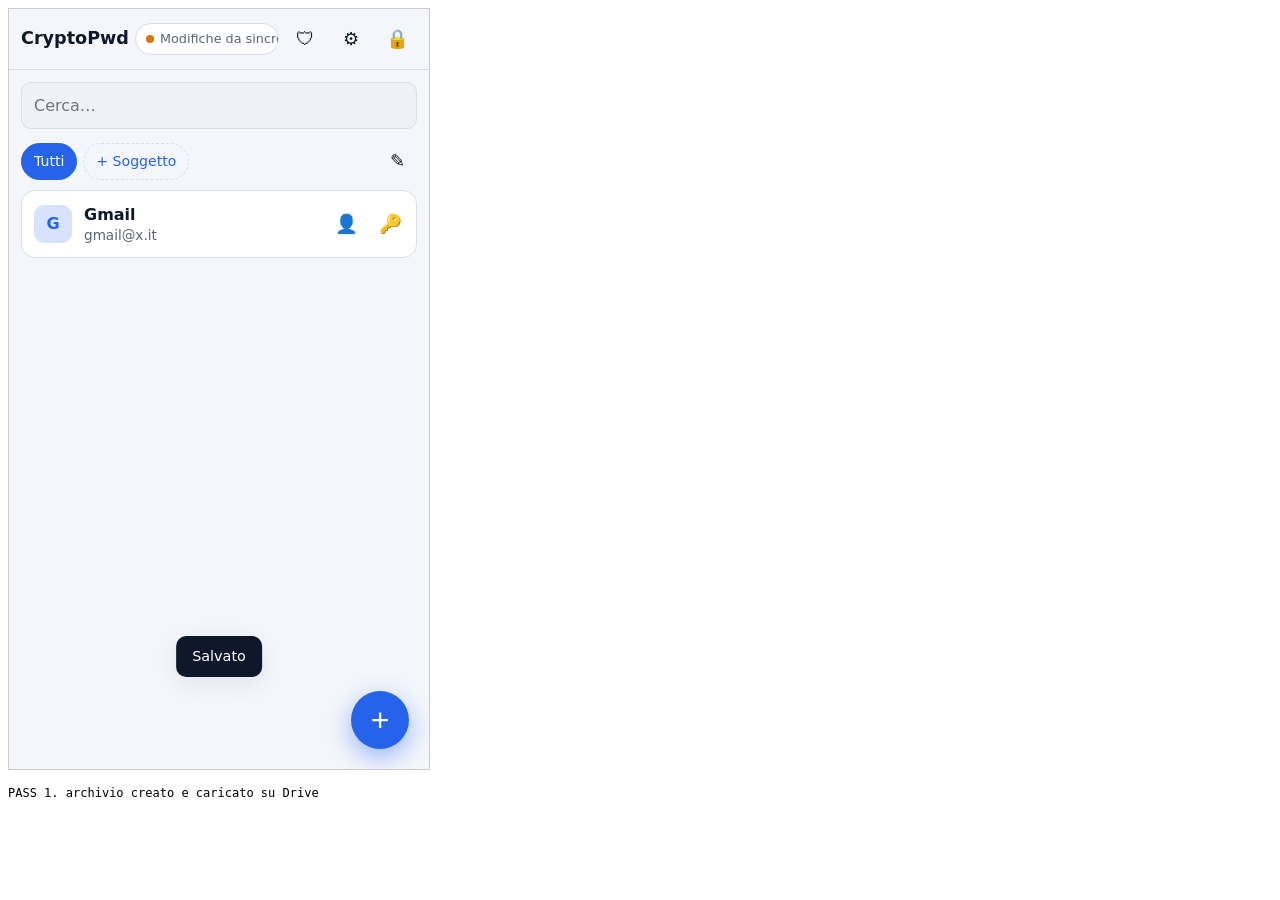
==== tests/e2e.html @ 3d8916e3 "Link, copia utente, cestino con svuotamento confermato - campo "Link" spostato sotto il nome, pulsan" ====
<!doctype html>
<meta charset="utf-8">
<title>CryptoPwd e2e</title>
<style>iframe { width: 420px; height: 760px; border: 1px solid #ccc; } pre { font-size: 12px; }</style>
<iframe id="f"></iframe>
<pre id="out">running</pre>
<script type="module">
// Test end-to-end: l'app vera in un iframe, con Google/Drive simulati (fake-google.js).
// Richiede un GOOGLE_CLIENT_ID qualsiasi (non segnaposto) in js/config.js durante il test.
import * as C from '../js/crypto.js';

const frame = document.getElementById('f');
const results = [];
const log = (s) => { results.push(s); document.getElementById('out').textContent = results.join('\n'); };
const ok = (name, cond) => log(`${cond ? 'PASS' : 'FAIL'} ${name}`);
const sleep = (ms) => new Promise((r) => setTimeout(r, ms));
const d = () => frame.contentDocument;
const $ = (id) => d().getElementById(id);
const visible = (id) => $(id) && !$(id).hidden;

async function waitFor(fn, what, ms = 20000) {
  const t0 = Date.now();
  for (;;) {
    try { if (await fn()) return true; } catch { /* riprova */ }
    if (Date.now() - t0 > ms) throw new Error(`timeout: ${what}`);
    await sleep(100);
  }
}

async function deleteDb() {
  await new Promise((r) => { frame.onload = r; frame.srcdoc = '<p>blank</p>'; });
  await new Promise((res, rej) => {
    const q = indexedDB.deleteDatabase('cryptopwd');
    q.onsuccess = res; q.onerror = rej; q.onblocked = () => setTimeout(res, 500);
  });
}

async function loadApp() {
  const html = await (await fetch('../index.html', { cache: 'no-store' })).text();
  const inj = html
    .replace('<head>', '<head><base href="/">')
    .replace('<script type="module"', '<script src="tests/fake-google.js"><\/script><script type="module"');
  await new Promise((r) => { frame.onload = r; frame.srcdoc = inj; });
}

function fill(id, v) { $(id).value = v; $(id).dispatchEvent(new Event('input', { bubbles: true })); }
const titles = () => [...d().querySelectorAll('#list .item-title')].map((n) => n.textContent).sort();
const driveBlob = () => { const f = Object.values(window.fakeDrive.files)[0]; return f && JSON.parse(f.content); };
async function driveData(pwd) { return (await C.openWithPassword(pwd, driveBlob())).data; }
const live = (data) => data.entries.filter((e) => !e.deleted && !e.trashedAt).map((e) => e.title).sort();
const trashed = (data) => data.entries.filter((e) => !e.deleted && e.trashedAt).map((e) => e.title).sort();

async function addEntry(title, pwd) {
  $('btn-add').click();
  fill('e-title', title); fill('e-user', title.toLowerCase() + '@x.it'); fill('e-pwd', pwd);
  $('form-edit').requestSubmit();
  await waitFor(() => titles().includes(title), `voce ${title} in elenco`);
}

const V_trashCount = () => Number($('trash-count').textContent);
const P1 = 'prima-password-123', P2 = 'seconda-password-456';

try {
  // 1. Dispositivo A: nuovo archivio con Drive
  await deleteDb(); await loadApp();
  await waitFor(() => visible('screen-setup'), 'schermata setup');
  fill('create-pwd', P1); fill('create-pwd2', P1); $('create-drive').checked = true;
  $('form-create').requestSubmit();
  await waitFor(() => visible('screen-main'), 'schermata principale');
  await waitFor(() => driveBlob(), 'file creato su Drive');
  ok('1. archivio creato e caricato su Drive', !!driveBlob());

  await addEntry('Gmail', 'g-secret');
  await waitFor(async () => live(await driveData(P1)).includes('Gmail'), 'Gmail su Drive');
  ok('1. nuova voce sincronizzata su Drive (cifrata)', !Object.values(window.fakeDrive.files)[0].content.includes('g-secret'));

  // 2. Dispositivo B: ripristino da Drive
  await deleteDb(); await loadApp();
  await waitFor(() => visible('screen-setup'), 'setup su B');
  $('btn-restore').click();
  await waitFor(() => $('dlg-prompt').open, 'richiesta password');
  fill('p-input', 'sbagliata'); $('form-prompt').requestSubmit();
  await waitFor(() => !$('p-error').hidden, 'errore password');
  ok('2. password errata rifiutata al ripristino', true);
  fill('p-input', P1); $('form-prompt').requestSubmit();
  await waitFor(() => visible('screen-main') && titles().includes('Gmail'), 'Gmail ripristinata');
  ok('2. ripristino su nuovo dispositivo', true);

  // 3. Modifica offline su B + modifica "da un altro dispositivo" su Drive -> unione
  window.fakeDrive.failNetwork = true;
  await addEntry('Banca', 'b-secret');
  await waitFor(() => $('sync-dot').dataset.state === 'err' || $('sync-dot').dataset.state === 'warn', 'stato errore/attesa sync');
  ok('3. senza rete la modifica resta locale', !live(await driveData(P1)).includes('Banca'));
  {
    const blob = driveBlob();
    const o = await C.openWithPassword(P1, blob);
    o.data.entries.push({ id: 'remote1', title: 'Remote', username: 'r', password: 'r-secret', updatedAt: Date.now(), createdAt: Date.now() });
    const f = Object.values(window.fakeDrive.files)[0];
    f.content = JSON.stringify(await C.seal(o.key, o.kdf, o.data));
    f.modifiedTime = new Date(Date.now() + 1000).toISOString();
  }
  window.fakeDrive.failNetwork = false;
  $('btn-sync').click();
  await waitFor(() => titles().join() === 'Banca,Gmail,Remote', 'unione in locale');
  await waitFor(async () => live(await driveData(P1)).join() === 'Banca,Gmail,Remote', 'unione su Drive');
  ok('3. unione modifiche locali + remote', true);

  // 3b. Modifica remota con dispositivo senza modifiche locali -> deve essere scaricata
  {
    const o = await C.openWithPassword(P1, driveBlob());
    o.data.entries.push({ id: 'remote2', title: 'Remote2', password: 'x', updatedAt: Date.now(), createdAt: Date.now() });
    const f = Object.values(window.fakeDrive.files)[0];
    f.content = JSON.stringify(await C.seal(o.key, o.kdf, o.data));
    f.modifiedTime = new Date(Date.now() + 2000).toISOString();
  }
  $('btn-sync').click();
  await waitFor(() => titles().includes('Remote2'), 'Remote2 scaricata');
  ok('3b. modifica remota scaricata', true);
  // 3c. Nessuna modifica da nessuna parte -> solo una richiesta di metadati, nessun download
  {
    const before = window.fakeDrive.calls.length;
    const lastSyncBefore = $('sync-label').textContent;
    $('btn-sync').click();
    await sleep(800);
    const newCalls = window.fakeDrive.calls.slice(before);
    ok(`3c. sync senza modifiche = 1 sola richiesta leggera (${newCalls.join(', ')})`, newCalls.length === 1 && lastSyncBefore);
  }
  // rimuove Remote2 per non alterare i conteggi successivi
  d().querySelectorAll('#list .item-main').forEach((b) => { if (b.textContent.includes('Remote2')) b.click(); });
  await waitFor(() => $('dlg-detail').open, 'dettaglio Remote2');
  $('d-edit').click(); $('e-delete').click();
  await waitFor(() => $('dlg-confirm').open, 'conferma');
  $('form-confirm').requestSubmit();
  await waitFor(() => titles().join() === 'Banca,Gmail,Remote', 'Remote2 eliminata');
  await waitFor(async () => live(await driveData(P1)).join() === 'Banca,Gmail,Remote', 'Remote2 eliminata su Drive');

  // 4. Cambio password principale
  $('btn-settings').click(); $('s-change-pwd').click();
  fill('c-old', P1); fill('c-new', P2); fill('c-new2', P2);
  $('form-chpwd').requestSubmit();
  await waitFor(async () => live(await driveData(P2)).length === 3, 'Drive con nuova password');
  ok('4. cambio password propagato su Drive', true);
  $('dlg-settings').close();

  // 5. Blocco / sblocco
  $('btn-lock').click();
  await waitFor(() => visible('screen-lock'), 'schermata blocco');
  ok('5. dati rimossi dal DOM al blocco', titles().length === 0);
  fill('unlock-pwd', P1); $('form-unlock').requestSubmit();
  await waitFor(() => !$('unlock-error').hidden, 'errore vecchia password');
  fill('unlock-pwd', P2); $('form-unlock').requestSubmit();
  await waitFor(() => visible('screen-main') && titles().length === 3, 'sblocco con nuova password');
  ok('5. sblocco con nuova password', true);

  // 6. Senza rete: si leggono le password dalla copia locale
  window.fakeDrive.failNetwork = true;
  await loadApp();
  await waitFor(() => visible('screen-lock'), 'blocco dopo riavvio');
  fill('unlock-pwd', P2); $('form-unlock').requestSubmit();
  await waitFor(() => visible('screen-main') && titles().join() === 'Banca,Gmail,Remote', 'lettura offline');
  ok('6. lettura offline dalla copia locale', true);
  window.fakeDrive.failNetwork = false;

  // 7. Dispositivo C con archivio locale separato (vecchia password) che poi collega Drive
  await deleteDb(); await loadApp();
  await waitFor(() => visible('screen-setup'), 'setup su C');
  fill('create-pwd', P1); fill('create-pwd2', P1); $('create-drive').checked = false;
  $('form-create').requestSubmit();
  await waitFor(() => visible('screen-main'), 'main su C');
  await addEntry('Solo locale', 'l-secret');
  $('btn-settings').click(); $('s-drive-connect').click();
  await waitFor(() => $('dlg-prompt').open, 'richiesta password del vault su Drive');
  fill('p-input', P2); $('form-prompt').requestSubmit();
  await waitFor(() => titles().length === 4, 'unione su C');
  await waitFor(async () => live(await driveData(P2)).length === 4, 'Drive con 4 voci');
  ok('7. unione tra archivi con password diverse (adotta la più recente)', true);
  $('dlg-settings').close();
  $('btn-lock').click();
  fill('unlock-pwd', P2); $('form-unlock').requestSubmit();
  await waitFor(() => visible('screen-main') && titles().length === 4, 'sblocco C con P2');
  ok('7. il dispositivo C ora usa la password più recente', true);

  // 8. Eliminazione propagata
  d().querySelector('#list .item-main').click(); // prima voce in ordine alfabetico: Banca
  await waitFor(() => $('dlg-detail').open, 'dettaglio');
  $('d-edit').click();
  $('e-delete').click();
  await waitFor(() => $('dlg-confirm').open, 'conferma eliminazione');
  $('form-confirm').requestSubmit();
  await waitFor(() => !titles().includes('Banca'), 'Banca rimossa');
  await waitFor(async () => !live(await driveData(P2)).includes('Banca'), 'Banca rimossa da Drive');
  ok('8. eliminazione propagata su Drive', true);

  // 9. Soggetti e categorie
  const chipBtn = (rowId, label) => [...$(rowId).querySelectorAll('.fchip')].find((b) => b.textContent === label);
  const promptText = async (v) => {
    await waitFor(() => $('dlg-prompt').open, 'richiesta nome');
    fill('p-input', v); $('form-prompt').requestSubmit();
  };
  chipBtn('subj-chips', '+ Soggetto').click();
  await promptText('Mario');
  await waitFor(() => chipBtn('subj-chips', 'Mario')?.classList.contains('active'), 'soggetto Mario selezionato');
  chipBtn('cat-chips', '+ Categoria').click();
  await promptText('Banca');
  await waitFor(() => chipBtn('cat-chips', 'Banca')?.classList.contains('active'), 'categoria Banca selezionata');
  chipBtn('cat-chips', '+ Categoria').click();
  await promptText('banca');
  await waitFor(() => !$('p-error').hidden, 'nome duplicato rifiutato');
  ok('9. nome di categoria duplicato rifiutato', true);
  fill('p-input', 'Email'); $('form-prompt').requestSubmit();
  await waitFor(() => chipBtn('cat-chips', 'Email')?.classList.contains('active'), 'categoria Email');
  chipBtn('cat-chips', 'Banca').click();
  await addEntry('Conto Mario', 'cm-secret');
  ok('9. nuova voce eredita soggetto e categoria dal filtro', titles().join() === 'Conto Mario');

  // secondo soggetto con una categoria dallo stesso nome
  chipBtn('subj-chips', '+ Soggetto').click();
  await promptText('Ditta');
  await waitFor(() => chipBtn('subj-chips', 'Ditta')?.classList.contains('active'), 'soggetto Ditta');
  ok('9. il nuovo soggetto parte senza voci', titles().length === 0);
  chipBtn('cat-chips', '+ Categoria').click();
  await waitFor(() => $('dlg-prompt').open, 'prompt categoria');
  ok('9. suggerisce le categorie degli altri soggetti', [...$('p-suggest').options].map((o) => o.value).join() === 'Banca,Email');
  fill('p-input', 'Banca'); $('form-prompt').requestSubmit();
  await waitFor(() => chipBtn('cat-chips', 'Banca')?.classList.contains('active'), 'Banca di Ditta');
  await addEntry('Conto Ditta', 'cd-secret');

  // spostamento di una voce senza soggetto dal modulo di modifica
  chipBtn('subj-chips', 'Tutti').click();
  await waitFor(() => d().querySelectorAll('#list .group').length >= 3, 'gruppi in "Tutti"');
  const groups = [...d().querySelectorAll('#list .group')].map((g) => g.textContent);
  ok(`9. "Tutti" raggruppa per soggetto › categoria (${groups.join(' / ')})`, groups[0] === 'Ditta › Banca' && groups[1] === 'Mario › Banca' && groups.at(-1) === 'Senza soggetto');
  [...d().querySelectorAll('#list .item-main')].find((b) => b.textContent.includes('Gmail')).click();
  await waitFor(() => $('dlg-detail').open, 'dettaglio Gmail');
  $('d-edit').click();
  const mid = [...$('e-subject').options].find((o) => o.textContent === 'Mario').value;
  $('e-subject').value = mid; $('e-subject').dispatchEvent(new Event('change'));
  await waitFor(() => !$('e-category').disabled, 'categorie di Mario');
  $('e-category').value = [...$('e-category').options].find((o) => o.textContent === 'Email').value;
  $('form-edit').requestSubmit();
  chipBtn('subj-chips', 'Mario').click();
  chipBtn('cat-chips', 'Email').click();
  await waitFor(() => titles().join() === 'Gmail', 'Gmail in Mario › Email');
  ok('9. voce spostata in Mario › Email', true);
  await waitFor(() => $('toast').textContent === 'Salvato', 'salvataggio completato');

  // eliminazione di un soggetto non vuoto rifiutata
  $('btn-manage').click();
  await waitFor(() => $('dlg-manage').open, 'gestione');
  const row = [...$('m-tree').querySelectorAll('.tree-subject')].find((li) => li.querySelector('.tree-name').textContent === 'Mario');
  row.querySelector('[title=Elimina]').click();
  await waitFor(() => $('toast').textContent.includes('Impossibile'), 'avviso eliminazione', 3000).catch(() => {});
  ok('9. soggetto con password non eliminabile', !$('dlg-confirm').open && !$('toast').hidden && $('toast').textContent.includes('Impossibile'));
  // rinomina
  row.querySelector('[title=Rinomina]').click();
  await promptText('Mario Rossi');
  await waitFor(() => chipBtn('subj-chips', 'Mario Rossi'), 'soggetto rinominato');
  $('dlg-manage').close();

  // sincronizzazione su un altro dispositivo
  await waitFor(async () => { const dd = await driveData(P2); return dd.subjects.some((s) => s.name === 'Mario Rossi') && live(dd).includes('Conto Ditta'); }, 'soggetti su Drive');
  await deleteDb(); await loadApp();
  await waitFor(() => visible('screen-setup'), 'setup dispositivo D');
  $('btn-restore').click();
  await promptText(P2);
  await waitFor(() => visible('screen-main') && chipBtn('subj-chips', 'Mario Rossi') && chipBtn('subj-chips', 'Ditta'), 'soggetti sul dispositivo D');
  chipBtn('subj-chips', 'Mario Rossi').click();
  await waitFor(() => chipBtn('cat-chips', 'Banca') && chipBtn('cat-chips', 'Email'), 'categorie su D');
  ok('9. soggetti e categorie sincronizzati su un altro dispositivo', titles().join() === 'Conto Mario,Gmail');

  // 10. Modalità riservata
  const subs = () => [...d().querySelectorAll('#list .item-sub')].map((n) => n.textContent);
  ok('10. utenti visibili senza modalità riservata', subs().includes('gmail@x.it'));
  $('btn-privacy').click();
  await waitFor(() => d().body.classList.contains('privacy') && subs().every((t) => t === '••••••••'), 'utenti coperti');
  ok('10. utenti coperti nell\'elenco', true);
  [...d().querySelectorAll('#list .item-main')].find((b) => b.textContent.includes('Gmail')).click();
  await waitFor(() => $('dlg-detail').open, 'dettaglio');
  ok('10. utente coperto nel dettaglio', $('d-user').textContent === '••••••••');
  $('d-reveal').click();
  ok('10. il click non rivela la password', $('d-pwd').textContent === '••••••••');
  const PE = frame.contentWindow.PointerEvent;
  $('d-reveal').dispatchEvent(new PE('pointerdown', { bubbles: true, cancelable: true }));
  ok('10. tenendo premuto la password si vede', $('d-pwd').textContent === 'g-secret');
  frame.contentWindow.dispatchEvent(new PE('pointerup'));
  ok('10. rilasciando torna coperta', $('d-pwd').textContent === '••••••••');
  $('d-user').dispatchEvent(new PE('pointerdown', { bubbles: true, cancelable: true }));
  const userShown = $('d-user').textContent;
  frame.contentWindow.dispatchEvent(new PE('pointerup'));
  ok('10. tenendo premuto l\'utente si vede', userShown === 'gmail@x.it' && $('d-user').textContent === '••••••••');
  d().querySelector('#dlg-detail [data-copy=password]').click();
  await waitFor(() => $('dlg-confirm').open, 'avviso appunti');
  ok('10. avviso prima di copiare', $('cf-msg').textContent.includes('desktop remoto'));
  $('cf-cancel').click();
  frame.contentWindow.dispatchEvent(new Event('blur'));
  ok('10. finestra senza focus: contenuto nascosto', !$('shield').hidden && d().body.classList.contains('shielded'));
  frame.contentWindow.dispatchEvent(new Event('focus'));
  ok('10. focus ritrovato: contenuto visibile', $('shield').hidden);
  const esc = () => d().dispatchEvent(new KeyboardEvent('keydown', { key: 'Escape', bubbles: true }));
  esc(); esc();
  await waitFor(() => visible('screen-lock'), 'blocco con doppio Esc');
  ok('10. doppio Esc blocca l\'app', $('d-pwd').textContent === '' && titles().length === 0);
  fill('unlock-pwd', P2); $('form-unlock').requestSubmit();
  await waitFor(() => visible('screen-main'), 'sblocco');
  ok('10. la modalità riservata resta attiva dopo lo sblocco', d().body.classList.contains('privacy'));
  $('btn-privacy').click();

  // 11. Link pagina di login
  $('btn-add').click();
  fill('e-title', 'Con login'); fill('e-url', 'banca.example/login'); fill('e-pwd', 'x');
  $('form-edit').requestSubmit();
  await waitFor(() => titles().includes('Con login'), 'voce con link');
  const li = [...d().querySelectorAll('#list .item')].find((n) => n.textContent.includes('Con login'));
  const a = li.querySelector('a.icon-btn');
  ok('11. pulsante "apri login" nell\'elenco', a && a.href === 'https://banca.example/login' && a.target === '_blank');
  li.querySelector('.item-main').click();
  await waitFor(() => $('dlg-detail').open, 'dettaglio con link');
  ok('11. link nel dettaglio', !$('d-open').hidden && $('d-open').href === 'https://banca.example/login');
  $('dlg-detail').close();
  $('btn-add').click();
  fill('e-title', 'Link pericoloso'); fill('e-url', 'javascript:alert(1)'); fill('e-pwd', 'x');
  $('form-edit').requestSubmit();
  await waitFor(() => titles().includes('Link pericoloso'), 'voce link pericoloso');
  const li2 = [...d().querySelectorAll('#list .item')].find((n) => n.textContent.includes('Link pericoloso'));
  ok('11. link "javascript:" non diventa cliccabile', !li2.querySelector('a.icon-btn'));

  // 12. Copia utente dall'elenco e dal modulo
  const copied = [];
  frame.contentWindow.navigator.clipboard.writeText = async (t) => { copied.push(t); };
  const gm = [...d().querySelectorAll('#list .item')].find((n) => n.textContent.includes('Gmail'));
  gm.querySelector('[title="Copia utente"]').click();
  await waitFor(() => copied.includes('gmail@x.it'), 'copia utente dall\'elenco');
  ok('12. copia utente dall\'elenco', true);
  gm.querySelector('[title="Copia password"]').click();
  await waitFor(() => copied.includes('g-secret'), 'copia password dall\'elenco');
  ok('12. copia password dall\'elenco', true);
  gm.querySelector('.item-main').click();
  await waitFor(() => $('dlg-detail').open, 'dettaglio Gmail');
  $('d-edit').click();
  $('e-copy-user').click();
  $('e-copy-pwd').click();
  await waitFor(() => copied.filter((t) => t === 'gmail@x.it').length === 2 && copied.filter((t) => t === 'g-secret').length === 2, 'copia dal modulo');
  ok('12. copia utente e password dal modulo di modifica', true);

  // 13. Cestino
  const t0 = V_trashCount();
  $('e-delete').click();
  await waitFor(() => $('dlg-confirm').open, 'conferma cestino');
  ok('13. l\'eliminazione chiede di spostare nel cestino', $('cf-title').textContent.includes('cestino'));
  $('form-confirm').requestSubmit();
  await waitFor(() => !titles().includes('Gmail') && !$('btn-trash').hidden && V_trashCount() === t0 + 1, 'Gmail nel cestino');
  await waitFor(async () => trashed(await driveData(P2)).includes('Gmail'), 'cestino sincronizzato su Drive');
  ok('13. voce nel cestino (anche su Drive), non più in elenco', true);
  $('btn-trash').click();
  await waitFor(() => $('dlg-trash').open && $('t-list').textContent.includes('Gmail'), 'cestino aperto');
  [...$('t-list').querySelectorAll('button')].find((b) => b.textContent === 'Ripristina').click();
  await waitFor(() => titles().includes('Gmail') && V_trashCount() === t0, 'Gmail ripristinata');
  ok('13. ripristino dal cestino con tutti i dati', true);
  {
    const gm2 = [...d().querySelectorAll('#list .item')].find((n) => n.textContent.includes('Gmail'));
    gm2.querySelector('[title="Copia password"]').click();
    await waitFor(() => copied.filter((t) => t === 'g-secret').length === 3, 'password dopo ripristino');
    ok('13. la password ripristinata è intatta', true);
  }
  $('dlg-trash').close();
  // due voci nel cestino, poi svuota con conferma scritta
  for (const name of ['Con login', 'Link pericoloso']) {
    [...d().querySelectorAll('#list .item-main')].find((b) => b.textContent.includes(name)).click();
    await waitFor(() => $('dlg-detail').open, 'dettaglio ' + name);
    $('d-edit').click(); $('e-delete').click();
    await waitFor(() => $('dlg-confirm').open, 'conferma');
    $('form-confirm').requestSubmit();
    await waitFor(() => !titles().includes(name), name + ' nel cestino');
  }
  ok('13. contatore cestino', V_trashCount() === t0 + 2);
  $('btn-trash').click();
  await waitFor(() => $('dlg-trash').open, 'cestino');
  $('t-empty-btn').click();
  await waitFor(() => $('dlg-prompt').open, 'conferma scritta');
  fill('p-input', 'si'); $('form-prompt').requestSubmit();
  await waitFor(() => !$('p-error').hidden, 'parola sbagliata rifiutata');
  ok('13. svuota cestino: conferma sbagliata rifiutata', V_trashCount() === t0 + 2);
  fill('p-input', 'svuota'); $('form-prompt').requestSubmit();
  await waitFor(() => !$('dlg-prompt').open && $('btn-trash').hidden, 'cestino svuotato');
  await waitFor(async () => { const dd = await driveData(P2); return trashed(dd).length === 0 && dd.entries.filter((e) => e.deleted).length >= 2; }, 'svuotamento su Drive');
  ok('13. cestino svuotato definitivamente (anche su Drive)', true);
} catch (e) {
  log('FAIL ' + e.message);
  try { log('DEBUG sync=' + $('sync-label').textContent + ' / ' + $('btn-sync').title + ' calls=' + window.fakeDrive.calls.slice(-6).join(',') + ' dlg=' + [...d().querySelectorAll('dialog[open]')].map(x=>x.id) + ' cerr=' + $('c-error').textContent); } catch {}
}
log('chiamate Drive: ' + window.fakeDrive?.calls.length);
console.log('E2ERESULT ' + results.join(' | '));
</script>
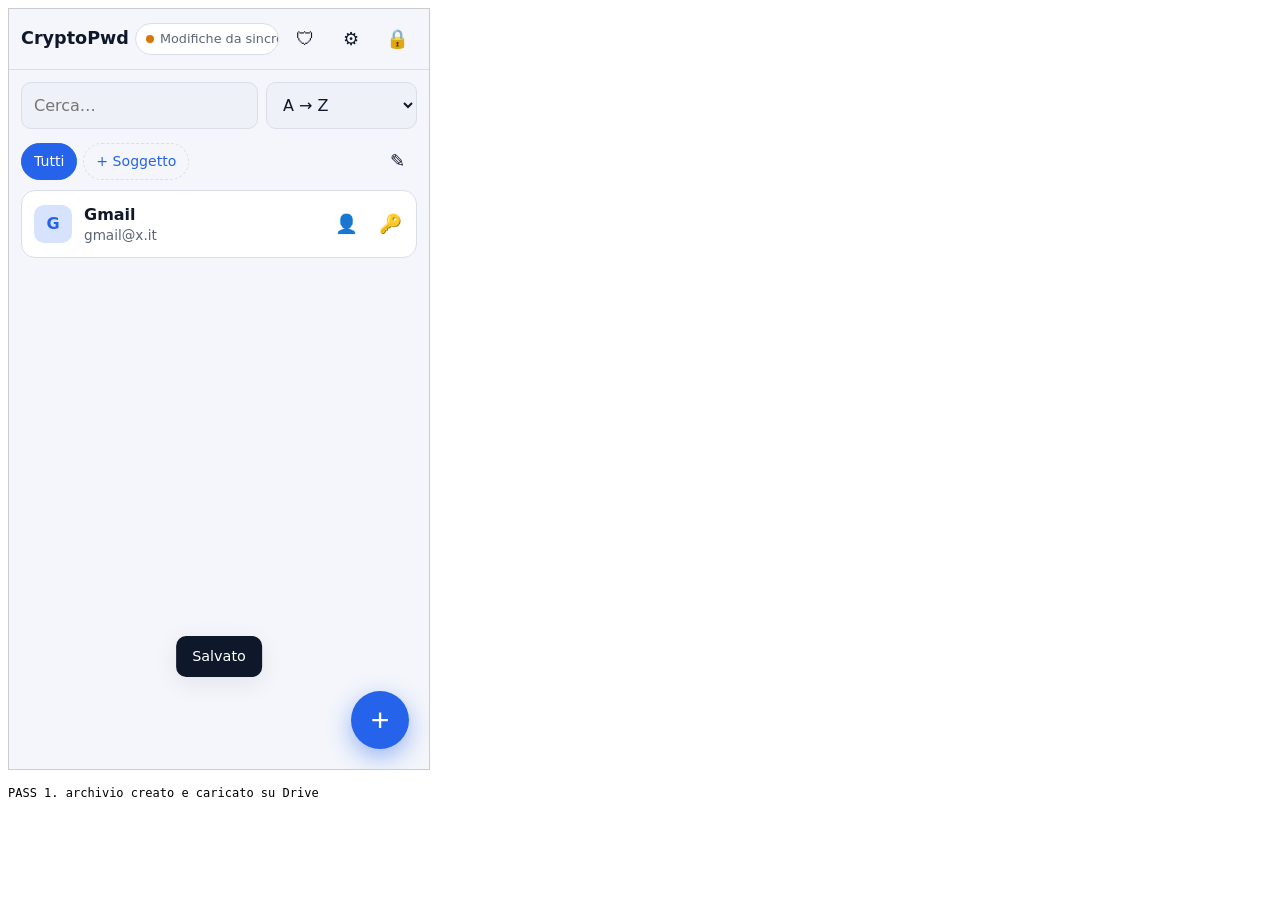
==== commit 9965940d: "Ordinamento delle password: per nome oppure per data di creazione Co-Authored-By: Claude Opus 5.5 <n" ====
--- a/tests/e2e.html
+++ b/tests/e2e.html
@@ -45,7 +45,9 @@
 
 function fill(id, v) { $(id).value = v; $(id).dispatchEvent(new Event('input', { bubbles: true })); }
 const titles = () => [...d().querySelectorAll('#list .item-title')].map((n) => n.textContent).sort();
-const driveBlob = () => { const f = Object.values(window.fakeDrive.files)[0]; return f && JSON.parse(f.content); };
+const vaultFile = () => Object.values(window.fakeDrive.files).find((f) => f.name === 'cryptopwd-vault.json');
+const driveBlob = () => { const f = vaultFile(); return f && JSON.parse(f.content); };
+const driveAtts = () => Object.values(window.fakeDrive.files).filter((f) => f.name.startsWith('cryptopwd-att-'));
 async function driveData(pwd) { return (await C.openWithPassword(pwd, driveBlob())).data; }
 const live = (data) => data.entries.filter((e) => !e.deleted && !e.trashedAt).map((e) => e.title).sort();
 const trashed = (data) => data.entries.filter((e) => !e.deleted && e.trashedAt).map((e) => e.title).sort();
@@ -72,7 +74,7 @@
 
   await addEntry('Gmail', 'g-secret');
   await waitFor(async () => live(await driveData(P1)).includes('Gmail'), 'Gmail su Drive');
-  ok('1. nuova voce sincronizzata su Drive (cifrata)', !Object.values(window.fakeDrive.files)[0].content.includes('g-secret'));
+  ok('1. nuova voce sincronizzata su Drive (cifrata)', !vaultFile().content.includes('g-secret'));
 
   // 2. Dispositivo B: ripristino da Drive
   await deleteDb(); await loadApp();
@@ -95,7 +97,7 @@
     const blob = driveBlob();
     const o = await C.openWithPassword(P1, blob);
     o.data.entries.push({ id: 'remote1', title: 'Remote', username: 'r', password: 'r-secret', updatedAt: Date.now(), createdAt: Date.now() });
-    const f = Object.values(window.fakeDrive.files)[0];
+    const f = vaultFile();
     f.content = JSON.stringify(await C.seal(o.key, o.kdf, o.data));
     f.modifiedTime = new Date(Date.now() + 1000).toISOString();
   }
@@ -109,7 +111,7 @@
   {
     const o = await C.openWithPassword(P1, driveBlob());
     o.data.entries.push({ id: 'remote2', title: 'Remote2', password: 'x', updatedAt: Date.now(), createdAt: Date.now() });
-    const f = Object.values(window.fakeDrive.files)[0];
+    const f = vaultFile();
     f.content = JSON.stringify(await C.seal(o.key, o.kdf, o.data));
     f.modifiedTime = new Date(Date.now() + 2000).toISOString();
   }
@@ -384,6 +386,124 @@
   await waitFor(() => !$('dlg-prompt').open && $('btn-trash').hidden, 'cestino svuotato');
   await waitFor(async () => { const dd = await driveData(P2); return trashed(dd).length === 0 && dd.entries.filter((e) => e.deleted).length >= 2; }, 'svuotamento su Drive');
   ok('13. cestino svuotato definitivamente (anche su Drive)', true);
+
+  // 14. Allegati
+  const secretText = 'contenuto segreto del contratto 12345';
+  const attachFile = (name, content, type = 'text/plain') => {
+    const W = frame.contentWindow;
+    const dt = new W.DataTransfer();
+    dt.items.add(new W.File([content], name, { type }));
+    $('e-att-file').files = dt.files;
+    $('e-att-file').dispatchEvent(new Event('change'));
+  };
+  const openGmail = async () => {
+    [...d().querySelectorAll('#list .item-main')].find((b) => b.textContent.includes('Gmail')).click();
+    await waitFor(() => $('dlg-detail').open, 'dettaglio Gmail');
+  };
+  const captureBlobs = () => {
+    const W = frame.contentWindow;
+    const list = [];
+    const orig = W.URL.createObjectURL.bind(W.URL);
+    W.URL.createObjectURL = (b) => { list.push(b); return orig(b); };
+    return list;
+  };
+  const downloadAtt = async (name, list) => {
+    const n = list.length;
+    [...$('d-att-list').querySelectorAll('li')].find((li) => li.textContent.includes(name)).querySelector('[title=Scarica]').click();
+    await waitFor(() => list.length === n + 1, 'download ' + name);
+    return list[n].text();
+  };
+
+  await openGmail();
+  ok('14. nessun allegato: sezione nascosta', $('d-att-row').hidden);
+  $('d-edit').click();
+  attachFile('contratto.txt', secretText);
+  await waitFor(() => $('e-att-list').textContent.includes('contratto.txt'), 'allegato nel modulo');
+  attachFile('foto.png', new Uint8Array([137, 80, 78, 71, 1, 2, 3]), 'image/png');
+  await waitFor(() => $('e-att-list').children.length === 2, 'due allegati');
+  $('form-edit').requestSubmit();
+  await waitFor(() => titles().some((t) => t.includes('Gmail') && t.includes('📎')), 'graffetta in elenco');
+  ok('14. graffetta nell\'elenco', true);
+  await waitFor(() => driveAtts().length === 2, 'allegati caricati su Drive');
+  {
+    const raw = driveAtts().map((f) => new TextDecoder().decode(f.content)).join('');
+    ok('14. allegati su Drive come file separati e cifrati', !raw.includes('segreto') && !vaultFile().content.includes('segreto'));
+    const g = (await driveData(P2)).entries.find((e) => e.title === 'Gmail');
+    ok('14. metadati allegati nel vault cifrato', g.attachments.length === 2 && !!g.attachments[0].key);
+  }
+  let blobs = captureBlobs();
+  await openGmail();
+  ok('14. allegato decifrato correttamente', (await downloadAtt('contratto.txt', blobs)) === secretText);
+  $('dlg-detail').close();
+
+  // nuovo dispositivo: gli allegati arrivano da Drive e si aprono offline
+  await deleteDb(); await loadApp();
+  await waitFor(() => visible('screen-setup'), 'setup dispositivo E');
+  $('btn-restore').click();
+  await promptText(P2);
+  await waitFor(() => visible('screen-main'), 'main su E');
+  $('btn-sync').click();
+  await waitFor(() => $('sync-dot').dataset.state === 'ok', 'sync su E');
+  await sleep(500);
+  window.fakeDrive.failNetwork = true;
+  await loadApp();
+  await waitFor(() => visible('screen-lock'), 'blocco E');
+  fill('unlock-pwd', P2); $('form-unlock').requestSubmit();
+  await waitFor(() => visible('screen-main'), 'sblocco E offline');
+  blobs = captureBlobs();
+  await openGmail();
+  ok('14. allegato disponibile offline su un altro dispositivo', (await downloadAtt('contratto.txt', blobs)) === secretText);
+  window.fakeDrive.failNetwork = false;
+  $('dlg-detail').close();
+
+  // rimozione di un allegato: sparisce anche da Drive
+  await openGmail();
+  $('d-edit').click();
+  [...$('e-att-list').querySelectorAll('li')].find((li) => li.textContent.includes('foto.png')).querySelector('[title="Rimuovi allegato"]').click();
+  $('form-edit').requestSubmit();
+  await waitFor(() => driveAtts().length === 1, 'allegato rimosso da Drive');
+  ok('14. allegato rimosso anche da Drive', true);
+
+  // cambio password principale: gli allegati restano leggibili
+  $('btn-settings').click(); $('s-change-pwd').click();
+  const P3 = 'terza-password-789';
+  fill('c-old', P2); fill('c-new', P3); fill('c-new2', P3);
+  $('form-chpwd').requestSubmit();
+  await waitFor(async () => { try { return !!(await driveData(P3)); } catch { return false; } }, 'nuova password su Drive');
+  $('dlg-settings').close();
+  await openGmail();
+  ok('14. allegati leggibili dopo il cambio della password principale', (await downloadAtt('contratto.txt', blobs)) === secretText);
+  $('dlg-detail').close();
+
+  // cestino e svuotamento: allegati eliminati da Drive solo allo svuotamento
+  await openGmail();
+  $('d-edit').click(); $('e-delete').click();
+  await waitFor(() => $('dlg-confirm').open, 'conferma');
+  $('form-confirm').requestSubmit();
+  await waitFor(() => !$('btn-trash').hidden, 'nel cestino');
+  await sleep(2500);
+  ok('14. nel cestino gli allegati restano su Drive', driveAtts().length === 1);
+  $('btn-trash').click();
+  await waitFor(() => $('dlg-trash').open, 'cestino');
+  $('t-empty-btn').click();
+  await promptText('SVUOTA');
+  await waitFor(() => driveAtts().length === 0, 'allegati eliminati da Drive');
+  ok('14. svuotando il cestino gli allegati spariscono da Drive', true);
+
+  // ordinamento: per nome oppure per data di creazione
+  for (const t of ['Ord-Zeta', 'Ord-Alfa', 'Ord-Mezzo']) { await addEntry(t, 'x-' + t); await sleep(20); }
+  const shown = () => [...d().querySelectorAll('#list .item-title')].map((n) => n.textContent).filter((t) => t.startsWith('Ord-'));
+  const setSort = (v) => { $('sort').value = v; $('sort').dispatchEvent(new Event('change')); };
+  setSort('name');
+  await waitFor(() => shown().join() === 'Ord-Alfa,Ord-Mezzo,Ord-Zeta', 'ordine A-Z');
+  ok('15. ordine alfabetico', true);
+  setSort('newest');
+  await waitFor(() => shown().join() === 'Ord-Mezzo,Ord-Alfa,Ord-Zeta', 'ordine più recenti');
+  ok('15. ordine per creazione, più recenti prima', !d().querySelector('#list .group'));
+  setSort('oldest');
+  await waitFor(() => shown().join() === 'Ord-Zeta,Ord-Alfa,Ord-Mezzo', 'ordine meno recenti');
+  ok('15. ordine per creazione, meno recenti prima', true);
+  setSort('name');
 } catch (e) {
   log('FAIL ' + e.message);
   try { log('DEBUG sync=' + $('sync-label').textContent + ' / ' + $('btn-sync').title + ' calls=' + window.fakeDrive.calls.slice(-6).join(',') + ' dlg=' + [...d().querySelectorAll('dialog[open]')].map(x=>x.id) + ' cerr=' + $('c-error').textContent); } catch {}
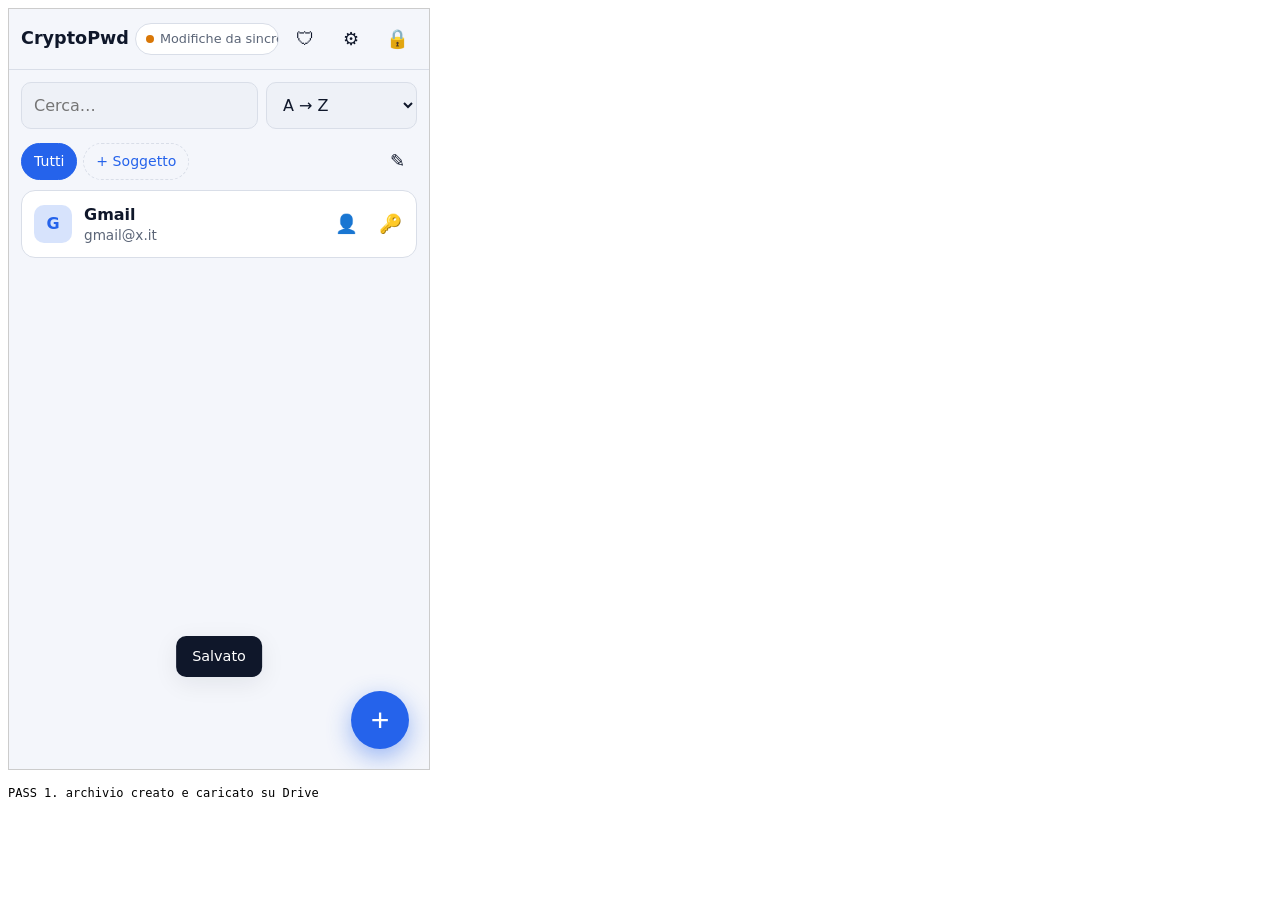
==== commit 919dca48: "Sposta una password in un altro soggetto o categoria, con conferma tenendo premuto 2 secondi Pulsant" ====
--- a/tests/e2e.html
+++ b/tests/e2e.html
@@ -59,7 +59,16 @@
   await waitFor(() => titles().includes(title), `voce ${title} in elenco`);
 }
 
-const V_trashCount = () => Number($('trash-count').textContent);
+// tiene premuto un pulsante per ms millisecondi
+async function press(id, ms) {
+  const o = { bubbles: true, button: 0, pointerId: 1, isPrimary: true };
+  $(id).dispatchEvent(new PointerEvent('pointerdown', o));
+  await sleep(ms);
+  $(id).dispatchEvent(new PointerEvent('pointerup', o));
+  await sleep(50);
+}
+
+const V_trashCount =() => Number($('trash-count').textContent);
 const P1 = 'prima-password-123', P2 = 'seconda-password-456';
 
 try {
@@ -240,6 +249,11 @@
   await waitFor(() => !$('e-category').disabled, 'categorie di Mario');
   $('e-category').value = [...$('e-category').options].find((o) => o.textContent === 'Email').value;
   $('form-edit').requestSubmit();
+  await waitFor(() => $('dlg-hold').open, 'conferma spostamento tenendo premuto');
+  await press('hd-ok', 300);
+  ok('9. pressione breve: spostamento non confermato', $('dlg-hold').open && $('dlg-edit').open);
+  await press('hd-ok', 2200);
+  await waitFor(() => !$('dlg-hold').open && !$('dlg-edit').open, 'spostamento confermato');
   chipBtn('subj-chips', 'Mario').click();
   chipBtn('cat-chips', 'Email').click();
   await waitFor(() => titles().join() === 'Gmail', 'Gmail in Mario › Email');
@@ -459,7 +473,16 @@
   // rimozione di un allegato: sparisce anche da Drive
   await openGmail();
   $('d-edit').click();
-  [...$('e-att-list').querySelectorAll('li')].find((li) => li.textContent.includes('foto.png')).querySelector('[title="Rimuovi allegato"]').click();
+  const removeFoto = () => [...$('e-att-list').querySelectorAll('li')].find((li) => li.textContent.includes('foto.png')).querySelector('[title="Rimuovi allegato"]').click();
+  removeFoto();
+  await waitFor(() => $('dlg-confirm').open, 'conferma rimozione allegato');
+  $('cf-cancel').click();
+  await waitFor(() => !$('dlg-confirm').open, 'conferma chiusa');
+  ok('14. annullando la conferma l\'allegato resta', $('e-att-list').textContent.includes('foto.png'));
+  removeFoto();
+  await waitFor(() => $('dlg-confirm').open, 'conferma rimozione allegato');
+  $('form-confirm').requestSubmit();
+  await waitFor(() => !$('e-att-list').textContent.includes('foto.png'), 'allegato tolto dal modulo');
   $('form-edit').requestSubmit();
   await waitFor(() => driveAtts().length === 1, 'allegato rimosso da Drive');
   ok('14. allegato rimosso anche da Drive', true);
@@ -504,6 +527,52 @@
   await waitFor(() => shown().join() === 'Ord-Zeta,Ord-Alfa,Ord-Mezzo', 'ordine meno recenti');
   ok('15. ordine per creazione, meno recenti prima', true);
   setSort('name');
+
+  // chiusura della modifica: conferma solo se ci sono cambiamenti non salvati
+  const closeBtn = () => $('dlg-edit').querySelector('[data-close]');
+  $('btn-add').click();
+  closeBtn().click();
+  await sleep(100);
+  ok('16. senza modifiche si chiude senza chiedere', !$('dlg-edit').open && !$('dlg-confirm').open);
+  $('btn-add').click();
+  fill('e-title', 'Non-salvata');
+  closeBtn().click();
+  await waitFor(() => $('dlg-confirm').open, 'conferma modifiche non salvate');
+  $('cf-cancel').click();
+  await waitFor(() => !$('dlg-confirm').open, 'conferma chiusa');
+  ok('16. annullando resta nella modifica con i dati', $('dlg-edit').open && $('e-title').value === 'Non-salvata');
+  closeBtn().click();
+  await waitFor(() => $('dlg-confirm').open, 'conferma modifiche non salvate');
+  $('form-confirm').requestSubmit();
+  await waitFor(() => !$('dlg-edit').open, 'modifica chiusa');
+  ok('16. confermando le modifiche vengono scartate', !titles().includes('Non-salvata'));
+
+  // pulsante Sposta nel dettaglio: soggetto/categoria nuovi, conferma tenendo premuto 2 s
+  const openItem = (t) => [...d().querySelectorAll('#list .item-main')].find((b) => b.textContent.includes(t)).click();
+  openItem('Ord-Alfa');
+  await waitFor(() => $('dlg-detail').open, 'dettaglio Ord-Alfa');
+  $('d-move').click();
+  await waitFor(() => $('dlg-move').open && !$('dlg-detail').open, 'finestra Sposta');
+  ok('17. stessa posizione: pulsante disattivato', $('mv-ok').disabled);
+  $('mv-subject').value = '__new'; $('mv-subject').dispatchEvent(new Event('change'));
+  await waitFor(() => $('dlg-prompt').open, 'nuovo soggetto da Sposta');
+  fill('p-input', 'Archivio'); $('form-prompt').requestSubmit();
+  await waitFor(() => !$('mv-category').disabled && $('mv-subject').selectedOptions[0].textContent === 'Archivio', 'soggetto Archivio scelto');
+  $('mv-category').value = '__new'; $('mv-category').dispatchEvent(new Event('change'));
+  await waitFor(() => $('dlg-prompt').open, 'nuova categoria da Sposta');
+  fill('p-input', 'Vecchie'); $('form-prompt').requestSubmit();
+  await waitFor(() => $('mv-category').selectedOptions[0].textContent === 'Vecchie', 'categoria Vecchie scelta');
+  ok('17. nuova posizione: pulsante attivo', !$('mv-ok').disabled && $('dlg-move').open);
+  $('mv-ok').click();
+  await press('mv-ok', 500);
+  ok('17. click o pressione breve non spostano', $('dlg-move').open);
+  await press('mv-ok', 2200);
+  await waitFor(() => !$('dlg-move').open, 'Sposta chiusa');
+  ok('17. avviso di spostamento', $('toast').textContent === 'Spostata in Archivio › Vecchie');
+  chipBtn('subj-chips', 'Archivio').click();
+  chipBtn('cat-chips', 'Vecchie').click();
+  await waitFor(() => titles().join() === 'Ord-Alfa', 'Ord-Alfa in Archivio › Vecchie');
+  ok('17. password spostata in Archivio › Vecchie', true);
 } catch (e) {
   log('FAIL ' + e.message);
   try { log('DEBUG sync=' + $('sync-label').textContent + ' / ' + $('btn-sync').title + ' calls=' + window.fakeDrive.calls.slice(-6).join(',') + ' dlg=' + [...d().querySelectorAll('dialog[open]')].map(x=>x.id) + ' cerr=' + $('c-error').textContent); } catch {}
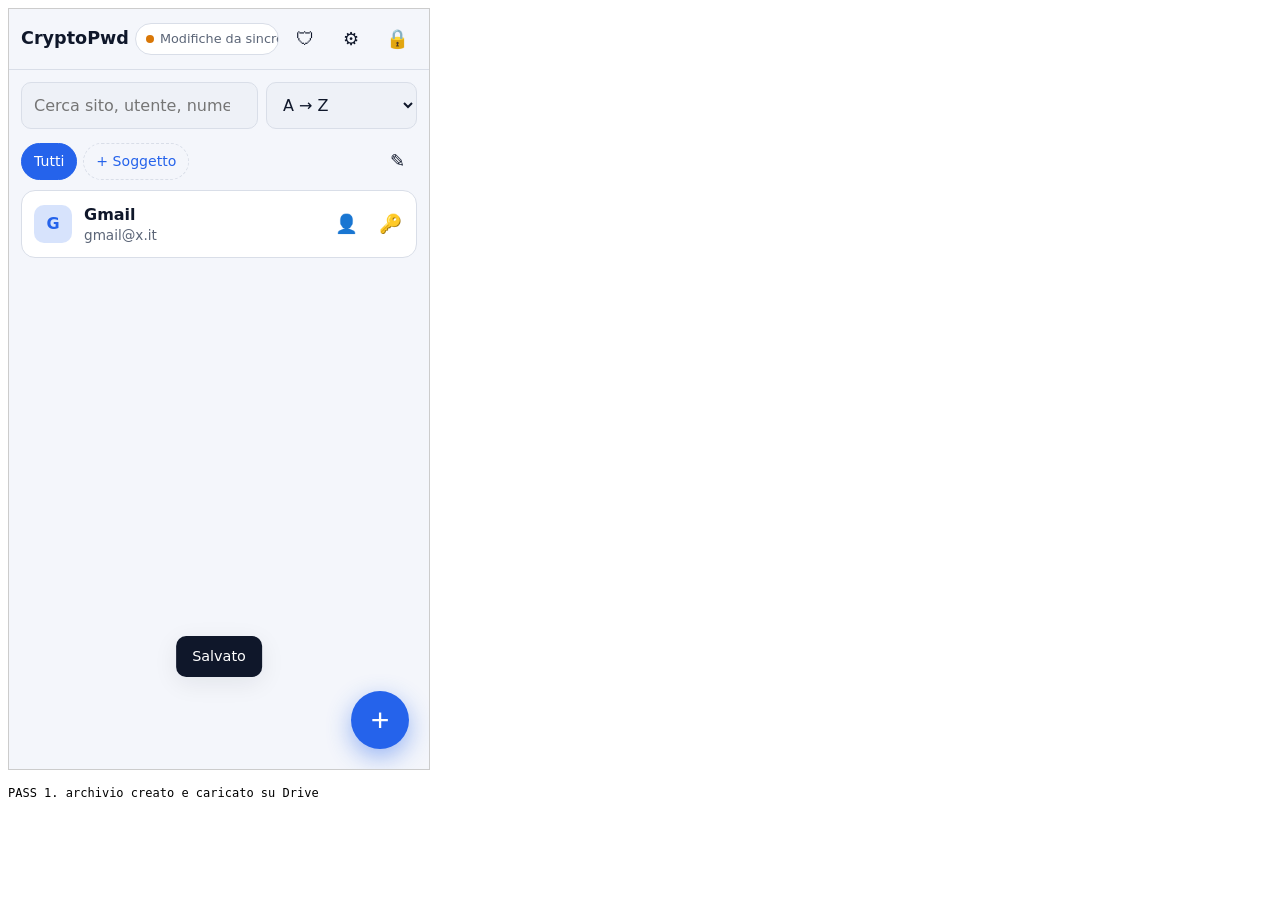
==== commit b1930a2a: "Carte di credito (anche più carte in una voce password) e ricerca in tutte le voci - Ogni voce può c" ====
--- a/tests/e2e.html
+++ b/tests/e2e.html
@@ -573,6 +573,65 @@
   chipBtn('cat-chips', 'Vecchie').click();
   await waitFor(() => titles().join() === 'Ord-Alfa', 'Ord-Alfa in Archivio › Vecchie');
   ok('17. password spostata in Archivio › Vecchie', true);
+
+  // 18. Carte (da sole e dentro una voce password) + ricerca globale
+  const cardBoxes = () => [...$('e-cards').querySelectorAll('.card-edit')];
+  const fillCard = (box, v) => { for (const [k, x] of Object.entries(v)) { const n = box.querySelector('.c-' + k); n.value = x; n.dispatchEvent(new Event('blur')); } };
+  chipBtn('subj-chips', 'Tutti').click();
+  $('btn-add').click();
+  $('e-kind').value = 'card'; $('e-kind').dispatchEvent(new Event('change'));
+  ok('18. solo carta: riquadro carta pronto, utente/password nascosti', cardBoxes().length === 1 && $('e-login-fields').hidden);
+  fill('e-title', 'Visa Test');
+  fillCard(cardBoxes()[0], { holder: 'MARIO ROSSI', num: '4111111111111111', exp: '0930', cvc: '123', pin: '98765' });
+  ok('18. scadenza e numero formattati', cardBoxes()[0].querySelector('.c-exp').value === '09/30' && cardBoxes()[0].querySelector('.c-num').value === '4111 1111 1111 1111');
+  $('form-edit').requestSubmit();
+  await waitFor(() => !$('dlg-edit').open, 'carta salvata');
+  chipBtn('subj-chips', 'Archivio').click(); // la carta non è in Archivio: la ricerca deve trovarla lo stesso
+  fill('search', '4111 1111');
+  await waitFor(() => titles().join() === 'Visa Test', 'ricerca per numero carta (con spazi, anche fuori dal filtro)');
+  ok('18. ricerca numero carta ovunque', true);
+  ok('18. elenco mostra solo ultime 4 cifre', [...d().querySelectorAll('#list .item-sub')].map((n) => n.textContent).join() === 'Visa •••• 1111 · 09/30');
+  d().querySelector('#list .item-main').click();
+  await waitFor(() => $('dlg-detail').open, 'dettaglio carta');
+  const vals = () => [...$('d-cards').querySelectorAll('.val')].map((n) => n.textContent);
+  ok('18. numero, CVC e PIN coperti', vals().join('|') === 'MARIO ROSSI|•••• 1111|09/30|••••••••|••••••••');
+  const eyes = [...$('d-cards').querySelectorAll('button')].filter((b) => b.textContent === '👁');
+  eyes[0].click(); eyes[2].click();
+  ok('18. 👁 mostra numero a gruppi e PIN', vals().join('|') === 'MARIO ROSSI|4111 1111 1111 1111|09/30|••••••••|98765');
+  ok('18. riga password nascosta per la carta', $('d-pwd-row').hidden);
+  $('dlg-detail').close();
+
+  // voce password della banca con due carte
+  fill('search', '');
+  $('btn-add').click();
+  fill('e-title', 'Banca Due'); fill('e-user', 'utente-banca'); fill('e-pwd', 'pw-banca');
+  $('e-add-card').click(); $('e-add-card').click();
+  fillCard(cardBoxes()[0], { label: 'Bancomat', num: '5555 4444 3333 2222', pin: '11111' });
+  fillCard(cardBoxes()[1], { label: 'Amex', num: '378282246310005', cvc: '4321' });
+  $('form-edit').requestSubmit();
+  await waitFor(() => !$('dlg-edit').open, 'banca salvata');
+  fill('search', '310005');
+  await waitFor(() => titles().join() === 'Banca Due', 'ricerca seconda carta della banca');
+  ok('18. voce password con più carte, ricerca sulla seconda', d().querySelector('#list .item-title').textContent.includes('💳'));
+  d().querySelector('#list .item-main').click();
+  await waitFor(() => $('dlg-detail').open, 'dettaglio banca');
+  ok('18. dettaglio: utente + 2 carte', !$('d-user-row').hidden && $('d-cards').querySelectorAll('.card-block').length === 2);
+  $('d-edit').click();
+  await waitFor(() => $('dlg-edit').open, 'modifica banca');
+  ok('18. in modifica le 2 carte restano', cardBoxes().length === 2 && cardBoxes()[1].querySelector('.c-cvc').value === '4321');
+  $('dlg-edit').close();
+
+  fill('search', 'mario');
+  await waitFor(() => titles().join() === 'Visa Test', 'ricerca per titolare');
+  fill('search', '98765');
+  await waitFor(() => titles().length === 0, 'il PIN non si cerca');
+  ok('18. PIN non ricercabile', true);
+  fill('search', 'archivio vecchie');
+  await waitFor(() => titles().join() === 'Ord-Alfa', 'ricerca per nome di soggetto e categoria');
+  ok('18. ricerca per soggetto/categoria', true);
+  fill('search', '');
+  await waitFor(async () => (await driveData(P2)).entries.some((e) => (e.cards || []).length === 2), 'carte su Drive');
+  ok('18. carte sincronizzate su Drive (cifrate)', !vaultFile().content.includes('98765') && !vaultFile().content.includes('4321'));
 } catch (e) {
   log('FAIL ' + e.message);
   try { log('DEBUG sync=' + $('sync-label').textContent + ' / ' + $('btn-sync').title + ' calls=' + window.fakeDrive.calls.slice(-6).join(',') + ' dlg=' + [...d().querySelectorAll('dialog[open]')].map(x=>x.id) + ' cerr=' + $('c-error').textContent); } catch {}
